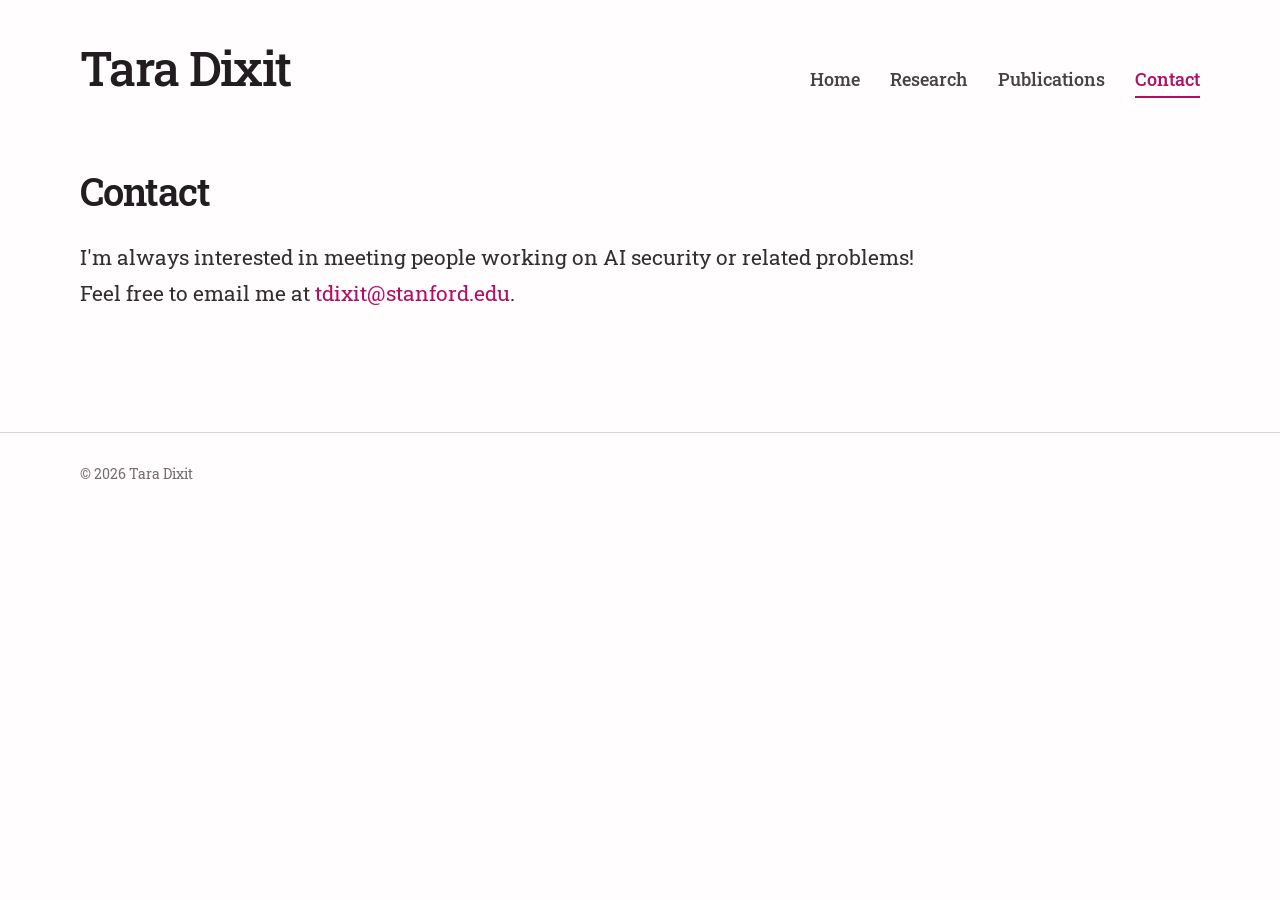
==== contact/index.html @ 33f3cab4 "Update index.html" ====
<!DOCTYPE html>
<html lang="en">

<head>
  <meta charset="UTF-8">
  <meta name="viewport" content="width=device-width, initial-scale=1.0">

  <title>Contact — Tara Dixit</title>

  <meta
    name="description"
    content="Contact Tara Dixit about AI security, empirical security, or related research."
  >

  <link rel="canonical" href="https://taradixit.com/contact/">
  <meta name="theme-color" content="#b30d65">

  <link rel="stylesheet" href="/style.css?v=32">
</head>


<body>

  <header class="site-header">

    <div class="site-shell header-row">

      <a class="site-title" href="/">
        Tara Dixit
      </a>


      <nav class="main-nav">

        <a href="/">Home</a>
        <a href="/research/">Research</a>
        <a href="/publications/">Publications</a>
        <a href="/contact/" aria-current="page">Contact</a>

      </nav>

    </div>

  </header>



  <main>

    <section class="contact-main">

      <div class="site-shell">

        <h1 class="page-title">
          Contact
        </h1>


        <p class="contact-copy">
          I'm always interested in meeting people working on AI security or
          related problems! Feel free to email me at
          <a href="mailto:tdixit@stanford.edu">tdixit@stanford.edu</a>.
        </p>

      </div>

    </section>

  </main>



  <footer class="site-footer">

    <div class="site-shell">
      © 2026 Tara Dixit
    </div>

  </footer>


</body>

</html>
---- style.css ----
@import url("https://fonts.googleapis.com/css2?family=Roboto+Slab:wght@400;500;600;700&display=swap");


:root {
  --background: #fffdfd;
  --surface: #fff7fb;
  --surface-strong: #f8e6ef;

  --text: #332e32;
  --heading: #211d20;
  --muted: #746d72;

  --border: #ddd4d9;
  --border-dark: #aea5aa;

  --magenta: #b30d65;
  --magenta-dark: #830849;

  --page-width: 1120px;
}


/* =========================================================
   BASE
   ========================================================= */

* {
  box-sizing: border-box;
}


html {
  scroll-behavior: smooth;
}


body {
  margin: 0;

  background: var(--background);
  color: var(--text);

  font-family:
    "Roboto Slab",
    Georgia,
    serif;

  font-size: 19px;
  line-height: 1.78;

  -webkit-font-smoothing: antialiased;
}


::selection {
  background: var(--surface-strong);
  color: var(--heading);
}


.site-shell {
  width: calc(100% - 80px);
  max-width: var(--page-width);

  margin-left: auto;
  margin-right: auto;
}


a {
  color: var(--magenta);

  text-decoration: none;
}


a:hover {
  color: var(--magenta-dark);
}



/* =========================================================
   HEADER
   ========================================================= */

.site-header {
  padding-top: 42px;
}


.header-row {
  display: flex;
  align-items: baseline;
  justify-content: space-between;

  gap: 42px;
}


.site-title {
  color: var(--heading);

  font-size: 48px;
  line-height: 1.1;

  font-weight: 500;
  letter-spacing: -0.035em;
}


.site-title:hover {
  color: var(--heading);
}



/* =========================================================
   NAVIGATION
   ========================================================= */

.main-nav {
  display: flex;
  flex-wrap: wrap;

  gap: 30px;
}


.main-nav a {
  padding-bottom: 4px;

  border-bottom: 2px solid transparent;

  color: #484247;

  font-size: 18px;
  line-height: 1.4;

  font-weight: 500;
}


.main-nav a:hover,
.main-nav a[aria-current="page"] {
  color: var(--magenta);

  border-bottom-color: var(--magenta);
}



/* =========================================================
   HOME INTRO
   ========================================================= */

.home-hero {
  padding: 70px 0 62px;

  border-bottom: 1px solid var(--border);
}


.home-intro {
  max-width: 950px;

  margin: 0;

  color: var(--heading);

  font-size: 23px;
  line-height: 1.7;

  font-weight: 400;
}


.profile-links {
  display: flex;
  flex-wrap: wrap;

  gap: 12px;

  margin-top: 28px;

  font-size: 19px;
  line-height: 1.5;

  font-weight: 500;
}


.profile-links span {
  color: var(--border-dark);
}



/* =========================================================
   HOME RESULTS
   ========================================================= */

.home-section {
  padding: 60px 0;

  border-bottom: 1px solid var(--border);
}


.home-section-title {
  margin: 0;

  color: var(--heading);

  font-size: 36px;
  line-height: 1.25;

  font-weight: 600;
  letter-spacing: -0.025em;
}


.result-grid {
  display: grid;

  grid-template-columns:
    repeat(3, minmax(0, 1fr));

  gap: 24px;

  margin-top: 34px;
}


.result-card {
  min-height: 270px;

  padding: 25px;

  background: var(--surface);

  border-top: 3px solid var(--magenta);
  border-bottom: 1px solid var(--border);
}


.result-project {
  margin: 0 0 11px;

  color: var(--magenta);

  font-size: 16px;
  line-height: 1.45;

  font-weight: 600;
}


.result-card h2 {
  margin: 0;

  color: var(--heading);

  font-size: 21px;
  line-height: 1.5;

  font-weight: 600;
}


.result-card > p:last-of-type {
  margin: 14px 0 0;

  color: var(--muted);

  font-size: 16.5px;
  line-height: 1.65;
}



/* =========================================================
   MINI EMBER FIGURE
   ========================================================= */

.mini-figure {
  margin-top: 20px;
  padding-top: 16px;

  border-top: 1px solid var(--border);
}


.figure-row {
  display: grid;

  grid-template-columns:
    105px
    1fr
    60px;

  gap: 11px;

  align-items: center;

  margin-top: 9px;

  font-size: 14px;
  line-height: 1.3;
}


.figure-track {
  height: 9px;

  overflow: hidden;

  background: #eee6ea;
}


.figure-bar {
  height: 100%;

  background: var(--magenta);
}


.figure-overall {
  width: 4px;
}


.figure-family {
  width: 60.2%;
}


.section-link {
  margin: 29px 0 0;
}


.section-link a,
.artifact-links a {
  display: inline-block;

  padding-bottom: 2px;

  border-bottom: 1px solid var(--magenta);

  font-weight: 500;
}



/* =========================================================
   INTERIOR PAGE HEADER
   ========================================================= */

.page-hero {
  padding: 65px 0 47px;

  border-bottom: 1px solid var(--border);
}


.page-title {
  margin: 0;

  color: var(--heading);

  font-size: 38px;
  line-height: 1.25;

  font-weight: 600;
  letter-spacing: -0.025em;
}



/* =========================================================
   RESEARCH PAGE
   ========================================================= */

.research-list {
  padding: 56px 0 12px;
}


.research-entry {
  display: grid;

  grid-template-columns:
    minmax(270px, 0.72fr)
    minmax(0, 1.28fr);

  gap: 55px;

  padding-bottom: 47px;
  margin-bottom: 47px;

  border-bottom: 1px dashed var(--border-dark);
}


.research-entry:last-child {
  margin-bottom: 0;

  border-bottom: 0;
}


.research-entry h2 {
  margin: 0 0 11px;

  color: var(--heading);

  font-size: 27px;
  line-height: 1.4;

  font-weight: 600;
}


.project-meta {
  margin: 0;

  color: var(--magenta);

  font-size: 17px;
  line-height: 1.5;

  font-weight: 600;
}


.research-body > p {
  margin: 0;

  font-size: 19px;
  line-height: 1.8;
}



/* =========================================================
   QUESTION / RESULT BOXES
   ========================================================= */

.signal-box {
  position: relative;

  margin-top: 23px;
  padding: 20px 22px 20px 26px;

  background: var(--surface);

  border-left: 3px solid var(--magenta);
}


.signal-box::before,
.signal-box::after {
  content: "";

  position: absolute;

  left: -3px;

  width: 14px;
  height: 3px;

  background: var(--magenta);
}


.signal-box::before {
  top: 0;
}


.signal-box::after {
  bottom: 0;
}


.signal-row + .signal-row {
  margin-top: 17px;
}


.signal-label {
  display: block;

  margin-bottom: 4px;

  color: var(--magenta);

  font-size: 16px;
  line-height: 1.4;

  font-weight: 600;
}


.signal-text {
  display: block;

  color: var(--heading);

  font-size: 17.5px;
  line-height: 1.6;

  font-weight: 500;
}



/* =========================================================
   PUBLICATIONS
   ========================================================= */

.publication-list {
  padding: 54px 0 14px;
}


.publication-item {
  padding-bottom: 35px;
  margin-bottom: 35px;

  border-bottom: 1px dashed var(--border-dark);
}


.publication-item:last-child {
  margin-bottom: 0;
}


.publication-item h2 {
  margin: 0 0 8px;

  color: var(--heading);

  font-size: 26px;
  line-height: 1.42;

  font-weight: 600;
}


.publication-meta {
  margin: 0 0 13px;

  color: var(--magenta);

  font-size: 17px;
  line-height: 1.5;

  font-weight: 600;
}


.publication-item > p:not(.publication-meta) {
  max-width: 930px;

  margin: 0;

  font-size: 18.5px;
  line-height: 1.78;
}


.artifact-links {
  display: flex;
  flex-wrap: wrap;

  gap: 17px;

  margin-top: 17px;

  font-size: 17px;
}



/* =========================================================
   CONTACT
   ========================================================= */

.contact-main {
  padding: 70px 0 120px;
}


.contact-copy {
  max-width: 850px;

  margin: 23px 0 0;

  font-size: 21px;
  line-height: 1.75;
}



/* =========================================================
   FOOTER
   ========================================================= */

.site-footer {
  padding: 29px 0 44px;

  border-top: 1px solid var(--border);

  color: var(--muted);

  font-size: 14px;
}



/* =========================================================
   SUBTLE INTERACTION
   ========================================================= */

@media (prefers-reduced-motion: no-preference) {

  .research-entry h2,
  .result-card {
    transition:
      color 0.14s ease,
      transform 0.14s ease;
  }


  .research-entry:hover h2 {
    color: var(--magenta);

    transform: translateX(2px);
  }


  .result-card:hover {
    transform: translateY(-2px);
  }

}



/* =========================================================
   MOBILE
   ========================================================= */

@media (max-width: 850px) {

  .site-shell {
    width: calc(100% - 42px);
  }


  .site-header {
    padding-top: 28px;
  }


  .header-row {
    align-items: flex-start;
    flex-direction: column;

    gap: 25px;
  }


  .site-title {
    font-size: 41px;
  }


  .main-nav {
    gap: 21px;
  }


  .main-nav a {
    font-size: 17px;
  }


  .home-hero {
    padding: 48px 0 46px;
  }


  .home-intro {
    font-size: 20px;
  }


  .profile-links {
    font-size: 17px;
  }


  .result-grid {
    grid-template-columns: 1fr;
  }


  .result-card {
    min-height: 0;
  }


  .page-hero {
    padding: 47px 0 38px;
  }


  .page-title,
  .home-section-title {
    font-size: 31px;
  }


  .research-entry {
    grid-template-columns: 1fr;

    gap: 19px;

    padding-bottom: 36px;
    margin-bottom: 36px;
  }


  .research-entry h2 {
    font-size: 24px;
  }


  .research-body > p {
    font-size: 18px;
  }


  .publication-item h2 {
    font-size: 23px;
  }


  .publication-item > p:not(.publication-meta) {
    font-size: 18px;
  }


  .contact-main {
    padding: 52px 0 90px;
  }


  .contact-copy {
    font-size: 19px;
  }

}
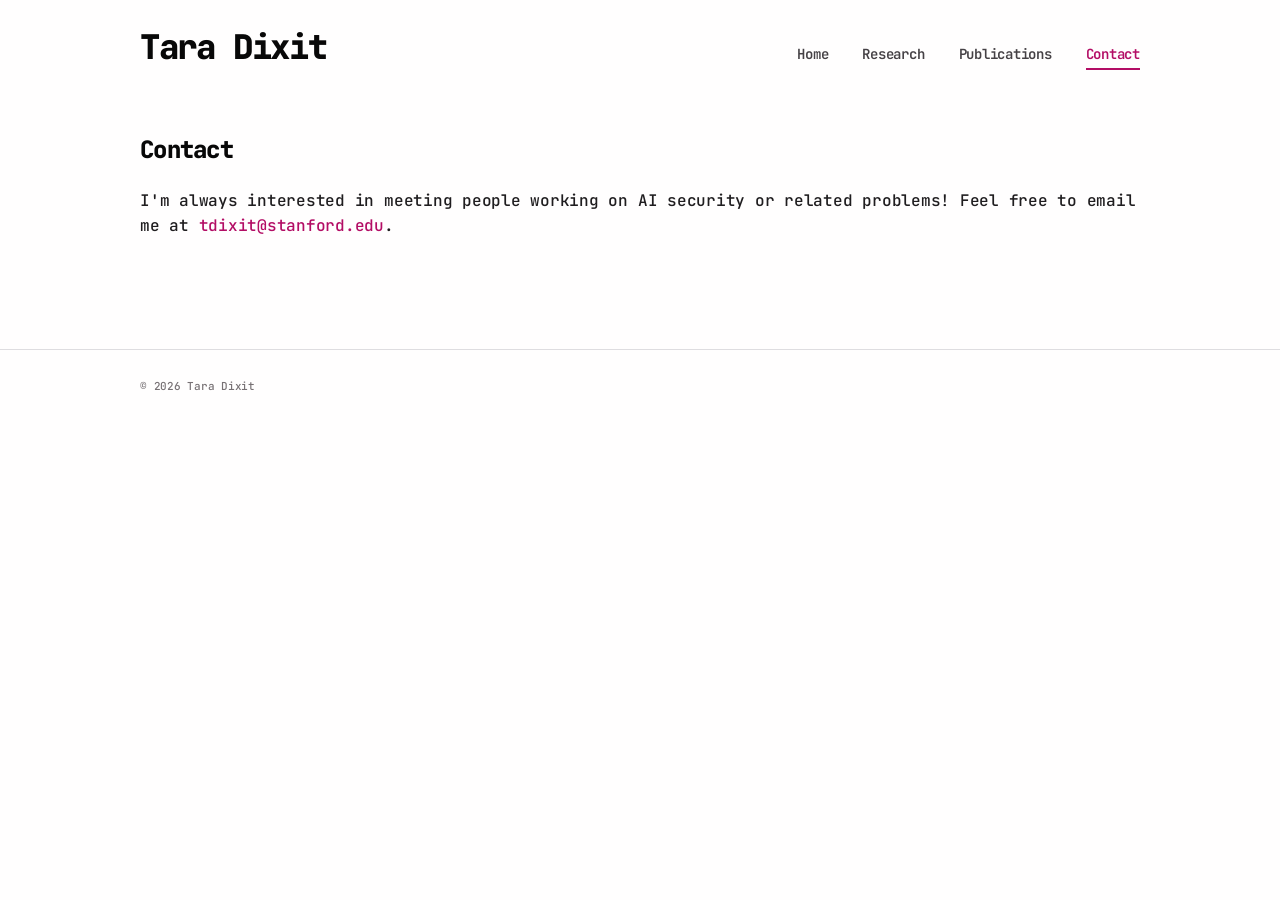
==== commit 5eea865f: "Add favicon" ====
--- a/contact/index.html
+++ b/contact/index.html
@@ -1,84 +1,53 @@
 <!DOCTYPE html>
 <html lang="en">
-
 <head>
   <meta charset="UTF-8">
   <meta name="viewport" content="width=device-width, initial-scale=1.0">
-
   <title>Contact — Tara Dixit</title>
-
   <meta
     name="description"
     content="Contact Tara Dixit about AI security, empirical security, or related research."
   >
-
   <link rel="canonical" href="https://taradixit.com/contact/">
   <meta name="theme-color" content="#b30d65">
+  <link rel="stylesheet" href="/style.css?v=32">
 
-  <link rel="stylesheet" href="/style.css?v=32">
+  <link rel="icon" href="/assets/favicon.ico" sizes="any">
+  <link rel="icon" type="image/png" sizes="32x32" href="/assets/favicon-32x32.png">
+  <link rel="apple-touch-icon" href="/assets/apple-touch-icon.png">
 </head>
-
-
 <body>
-
   <header class="site-header">
-
     <div class="site-shell header-row">
-
       <a class="site-title" href="/">
         Tara Dixit
       </a>
-
-
       <nav class="main-nav">
-
         <a href="/">Home</a>
         <a href="/research/">Research</a>
         <a href="/publications/">Publications</a>
         <a href="/contact/" aria-current="page">Contact</a>
-
       </nav>
-
     </div>
-
   </header>
-
-
-
   <main>
-
     <section class="contact-main">
-
       <div class="site-shell">
-
         <h1 class="page-title">
           Contact
         </h1>
-
-
         <p class="contact-copy">
           I'm always interested in meeting people working on AI security or
           related problems! Feel free to email me at
           <a href="mailto:tdixit@stanford.edu">tdixit@stanford.edu</a>.
         </p>
-
       </div>
-
     </section>
-
   </main>
-
-
-
   <footer class="site-footer">
-
     <div class="site-shell">
       © 2026 Tara Dixit
     </div>
-
   </footer>
-
-
 </body>
-
 </html>
--- a/style.css
+++ b/style.css
@@ -1,22 +1,19 @@
-@import url("https://fonts.googleapis.com/css2?family=Roboto+Slab:wght@400;500;600;700&display=swap");
+@import url("https://fonts.googleapis.com/css2?family=JetBrains+Mono:wght@400;500;600;700;800&display=swap");
 
 
 :root {
-  --background: #fffdfd;
-  --surface: #fff7fb;
-  --surface-strong: #f8e6ef;
-
-  --text: #332e32;
-  --heading: #211d20;
-  --muted: #746d72;
-
-  --border: #ddd4d9;
-  --border-dark: #aea5aa;
+  --background: #fffefe;
+  --surface: #fff9fc;
+
+  --text: #1f1d1f;
+  --heading: #080808;
+  --muted: #777174;
+
+  --border: #dedde0;
+  --border-dark: #aaa6a9;
 
   --magenta: #b30d65;
-  --magenta-dark: #830849;
-
-  --page-width: 1120px;
+  --magenta-dark: #85094c;
 }
 
 
@@ -41,26 +38,34 @@
   color: var(--text);
 
   font-family:
-    "Roboto Slab",
-    Georgia,
-    serif;
-
-  font-size: 19px;
-  line-height: 1.78;
+    "JetBrains Mono",
+    monospace;
+
+  font-size: 16px;
+  line-height: 1.55;
+
+  font-weight: 500;
+  letter-spacing: -0.015em;
 
   -webkit-font-smoothing: antialiased;
+  text-rendering: optimizeLegibility;
 }
 
 
 ::selection {
-  background: var(--surface-strong);
-  color: var(--heading);
-}
-
+  background: #f5ddea;
+  color: var(--heading);
+}
+
+
+/*
+   Adam's site uses almost the full available width rather than
+   putting everything inside a narrow centered column.
+*/
 
 .site-shell {
-  width: calc(100% - 80px);
-  max-width: var(--page-width);
+  width: calc(100% - 48px);
+  max-width: 1000px;
 
   margin-left: auto;
   margin-right: auto;
@@ -85,7 +90,7 @@
    ========================================================= */
 
 .site-header {
-  padding-top: 42px;
+  padding-top: 30px;
 }
 
 
@@ -94,18 +99,19 @@
   align-items: baseline;
   justify-content: space-between;
 
-  gap: 42px;
+  gap: 40px;
 }
 
 
 .site-title {
   color: var(--heading);
 
-  font-size: 48px;
-  line-height: 1.1;
-
-  font-weight: 500;
-  letter-spacing: -0.035em;
+  font-size: 34px;
+  line-height: 1;
+
+  font-weight: 800;
+
+  letter-spacing: -0.04em;
 }
 
 
@@ -123,21 +129,21 @@
   display: flex;
   flex-wrap: wrap;
 
-  gap: 30px;
+  gap: 34px;
 }
 
 
 .main-nav a {
-  padding-bottom: 4px;
+  padding-bottom: 5px;
 
   border-bottom: 2px solid transparent;
 
-  color: #484247;
-
-  font-size: 18px;
-  line-height: 1.4;
-
-  font-weight: 500;
+  color: #454145;
+
+  font-size: 14px;
+  line-height: 1.3;
+
+  font-weight: 600;
 }
 
 
@@ -155,23 +161,23 @@
    ========================================================= */
 
 .home-hero {
-  padding: 70px 0 62px;
+  padding: 68px 0 62px;
 
   border-bottom: 1px solid var(--border);
 }
 
 
 .home-intro {
-  max-width: 950px;
+  max-width: 1350px;
 
   margin: 0;
 
   color: var(--heading);
 
-  font-size: 23px;
-  line-height: 1.7;
-
-  font-weight: 400;
+  font-size: 16px;
+  line-height: 1.55;
+
+  font-weight: 500;
 }
 
 
@@ -181,27 +187,27 @@
 
   gap: 12px;
 
-  margin-top: 28px;
-
-  font-size: 19px;
-  line-height: 1.5;
-
-  font-weight: 500;
+  margin-top: 34px;
+
+  font-size: 14px;
+  line-height: 1.4;
+
+  font-weight: 600;
 }
 
 
 .profile-links span {
-  color: var(--border-dark);
-}
-
-
-
-/* =========================================================
-   HOME RESULTS
+  color: #aaa5a8;
+}
+
+
+
+/* =========================================================
+   SELECTED RESULTS
    ========================================================= */
 
 .home-section {
-  padding: 60px 0;
+  padding: 66px 0 70px;
 
   border-bottom: 1px solid var(--border);
 }
@@ -212,11 +218,12 @@
 
   color: var(--heading);
 
-  font-size: 36px;
-  line-height: 1.25;
-
-  font-weight: 600;
-  letter-spacing: -0.025em;
+  font-size: 24px;
+  line-height: 1.15;
+
+  font-weight: 800;
+
+  letter-spacing: -0.03em;
 }
 
 
@@ -226,33 +233,38 @@
   grid-template-columns:
     repeat(3, minmax(0, 1fr));
 
-  gap: 24px;
-
-  margin-top: 34px;
-}
-
+  gap: 18px;
+
+  margin-top: 40px;
+}
+
+
+
+/* =========================================================
+   RESULT CARDS
+   ========================================================= */
 
 .result-card {
-  min-height: 270px;
-
-  padding: 25px;
+  min-height: 275px;
+
+  padding: 36px;
 
   background: var(--surface);
 
+  border: 1px solid var(--border);
   border-top: 3px solid var(--magenta);
-  border-bottom: 1px solid var(--border);
 }
 
 
 .result-project {
-  margin: 0 0 11px;
+  margin: 0 0 19px;
 
   color: var(--magenta);
 
-  font-size: 16px;
-  line-height: 1.45;
-
-  font-weight: 600;
+  font-size: 13px;
+  line-height: 1.4;
+
+  font-weight: 800;
 }
 
 
@@ -261,20 +273,22 @@
 
   color: var(--heading);
 
-  font-size: 21px;
+  font-size: 16px;
   line-height: 1.5;
 
-  font-weight: 600;
+  font-weight: 800;
 }
 
 
 .result-card > p:last-of-type {
-  margin: 14px 0 0;
+  margin: 20px 0 0;
 
   color: var(--muted);
 
-  font-size: 16.5px;
-  line-height: 1.65;
+  font-size: 14px;
+  line-height: 1.6;
+
+  font-weight: 500;
 }
 
 
@@ -284,8 +298,8 @@
    ========================================================= */
 
 .mini-figure {
-  margin-top: 20px;
-  padding-top: 16px;
+  margin-top: 25px;
+  padding-top: 20px;
 
   border-top: 1px solid var(--border);
 }
@@ -295,27 +309,27 @@
   display: grid;
 
   grid-template-columns:
-    105px
-    1fr
-    60px;
-
-  gap: 11px;
+    120px
+    minmax(80px, 1fr)
+    65px;
+
+  gap: 12px;
 
   align-items: center;
 
-  margin-top: 9px;
-
-  font-size: 14px;
+  margin-top: 10px;
+
+  font-size: 11px;
   line-height: 1.3;
 }
 
 
 .figure-track {
-  height: 9px;
+  height: 8px;
 
   overflow: hidden;
 
-  background: #eee6ea;
+  background: #eee8eb;
 }
 
 
@@ -337,7 +351,7 @@
 
 
 .section-link {
-  margin: 29px 0 0;
+  margin: 32px 0 0;
 }
 
 
@@ -349,7 +363,7 @@
 
   border-bottom: 1px solid var(--magenta);
 
-  font-weight: 500;
+  font-weight: 600;
 }
 
 
@@ -359,7 +373,7 @@
    ========================================================= */
 
 .page-hero {
-  padding: 65px 0 47px;
+  padding: 66px 0 46px;
 
   border-bottom: 1px solid var(--border);
 }
@@ -370,11 +384,12 @@
 
   color: var(--heading);
 
-  font-size: 38px;
-  line-height: 1.25;
-
-  font-weight: 600;
-  letter-spacing: -0.025em;
+  font-size: 24px;
+  line-height: 1.15;
+
+  font-weight: 800;
+
+  letter-spacing: -0.03em;
 }
 
 
@@ -384,7 +399,7 @@
    ========================================================= */
 
 .research-list {
-  padding: 56px 0 12px;
+  padding: 54px 0 12px;
 }
 
 
@@ -392,13 +407,13 @@
   display: grid;
 
   grid-template-columns:
-    minmax(270px, 0.72fr)
-    minmax(0, 1.28fr);
-
-  gap: 55px;
-
-  padding-bottom: 47px;
-  margin-bottom: 47px;
+    minmax(280px, 0.7fr)
+    minmax(0, 1.3fr);
+
+  gap: 48px;
+
+  padding-bottom: 44px;
+  margin-bottom: 44px;
 
   border-bottom: 1px dashed var(--border-dark);
 }
@@ -412,15 +427,23 @@
 
 
 .research-entry h2 {
-  margin: 0 0 11px;
-
-  color: var(--heading);
-
-  font-size: 27px;
+  margin: 0 0 12px;
+
+  color: var(--heading);
+
+  font-size: 17px;
   line-height: 1.4;
 
-  font-weight: 600;
-}
+  font-weight: 800;
+
+  letter-spacing: -0.025em;
+}
+
+
+/*
+   Research titles intentionally do not change color
+   or move when hovered.
+*/
 
 
 .project-meta {
@@ -428,31 +451,36 @@
 
   color: var(--magenta);
 
-  font-size: 17px;
-  line-height: 1.5;
-
-  font-weight: 600;
+  font-size: 13px;
+  line-height: 1.45;
+
+  font-weight: 700;
 }
 
 
 .research-body > p {
   margin: 0;
 
-  font-size: 19px;
-  line-height: 1.8;
-}
-
-
-
-/* =========================================================
-   QUESTION / RESULT BOXES
+  color: var(--text);
+
+  font-size: 15px;
+  line-height: 1.6;
+
+  font-weight: 500;
+}
+
+
+
+/* =========================================================
+   QUESTION / RESULT BOX
    ========================================================= */
 
 .signal-box {
   position: relative;
 
-  margin-top: 23px;
-  padding: 20px 22px 20px 26px;
+  margin-top: 24px;
+
+  padding: 23px 25px 23px 27px;
 
   background: var(--surface);
 
@@ -468,7 +496,7 @@
 
   left: -3px;
 
-  width: 14px;
+  width: 13px;
   height: 3px;
 
   background: var(--magenta);
@@ -486,21 +514,21 @@
 
 
 .signal-row + .signal-row {
-  margin-top: 17px;
+  margin-top: 18px;
 }
 
 
 .signal-label {
   display: block;
 
-  margin-bottom: 4px;
+  margin-bottom: 6px;
 
   color: var(--magenta);
 
-  font-size: 16px;
-  line-height: 1.4;
-
-  font-weight: 600;
+  font-size: 12px;
+  line-height: 1.3;
+
+  font-weight: 800;
 }
 
 
@@ -509,10 +537,10 @@
 
   color: var(--heading);
 
-  font-size: 17.5px;
-  line-height: 1.6;
-
-  font-weight: 500;
+  font-size: 14px;
+  line-height: 1.5;
+
+  font-weight: 700;
 }
 
 
@@ -522,13 +550,13 @@
    ========================================================= */
 
 .publication-list {
-  padding: 54px 0 14px;
+  padding: 54px 0 12px;
 }
 
 
 .publication-item {
-  padding-bottom: 35px;
-  margin-bottom: 35px;
+  padding-bottom: 37px;
+  margin-bottom: 37px;
 
   border-bottom: 1px dashed var(--border-dark);
 }
@@ -540,36 +568,42 @@
 
 
 .publication-item h2 {
-  margin: 0 0 8px;
-
-  color: var(--heading);
-
-  font-size: 26px;
-  line-height: 1.42;
-
-  font-weight: 600;
+  margin: 0 0 10px;
+
+  color: var(--heading);
+
+  font-size: 17px;
+  line-height: 1.4;
+
+  font-weight: 800;
+
+  letter-spacing: -0.025em;
 }
 
 
 .publication-meta {
-  margin: 0 0 13px;
+  margin: 0 0 15px;
 
   color: var(--magenta);
 
-  font-size: 17px;
-  line-height: 1.5;
-
-  font-weight: 600;
+  font-size: 13px;
+  line-height: 1.45;
+
+  font-weight: 700;
 }
 
 
 .publication-item > p:not(.publication-meta) {
-  max-width: 930px;
+  max-width: 1200px;
 
   margin: 0;
 
-  font-size: 18.5px;
-  line-height: 1.78;
+  color: var(--text);
+
+  font-size: 15px;
+  line-height: 1.6;
+
+  font-weight: 500;
 }
 
 
@@ -579,9 +613,9 @@
 
   gap: 17px;
 
-  margin-top: 17px;
-
-  font-size: 17px;
+  margin-top: 18px;
+
+  font-size: 14px;
 }
 
 
@@ -591,17 +625,21 @@
    ========================================================= */
 
 .contact-main {
-  padding: 70px 0 120px;
+  padding: 66px 0 110px;
 }
 
 
 .contact-copy {
-  max-width: 850px;
-
-  margin: 23px 0 0;
-
-  font-size: 21px;
-  line-height: 1.75;
+  max-width: 1100px;
+
+  margin: 24px 0 0;
+
+  color: var(--text);
+
+  font-size: 16px;
+  line-height: 1.6;
+
+  font-weight: 500;
 }
 
 
@@ -611,40 +649,35 @@
    ========================================================= */
 
 .site-footer {
-  padding: 29px 0 44px;
+  padding: 28px 0 40px;
 
   border-top: 1px solid var(--border);
 
   color: var(--muted);
 
-  font-size: 14px;
-}
-
-
-
-/* =========================================================
-   SUBTLE INTERACTION
+  font-size: 11px;
+}
+
+
+
+/* =========================================================
+   HOME CARD INTERACTION
    ========================================================= */
 
 @media (prefers-reduced-motion: no-preference) {
 
-  .research-entry h2,
   .result-card {
     transition:
-      color 0.14s ease,
-      transform 0.14s ease;
-  }
-
-
-  .research-entry:hover h2 {
-    color: var(--magenta);
-
-    transform: translateX(2px);
+      transform 0.13s ease,
+      border-color 0.13s ease;
   }
 
 
   .result-card:hover {
     transform: translateY(-2px);
+
+    border-color: #ccc8cb;
+    border-top-color: var(--magenta);
   }
 
 }
@@ -658,12 +691,12 @@
 @media (max-width: 850px) {
 
   .site-shell {
-    width: calc(100% - 42px);
+    width: calc(100% - 28px);
   }
 
 
   .site-header {
-    padding-top: 28px;
+    padding-top: 22px;
   }
 
 
@@ -671,37 +704,49 @@
     align-items: flex-start;
     flex-direction: column;
 
-    gap: 25px;
+    gap: 22px;
   }
 
 
   .site-title {
-    font-size: 41px;
+    font-size: 28px;
   }
 
 
   .main-nav {
-    gap: 21px;
+    gap: 19px;
   }
 
 
   .main-nav a {
-    font-size: 17px;
+    font-size: 13px;
   }
 
 
   .home-hero {
-    padding: 48px 0 46px;
+    padding: 50px 0 48px;
   }
 
 
   .home-intro {
-    font-size: 20px;
+    font-size: 15px;
+    line-height: 1.55;
   }
 
 
   .profile-links {
-    font-size: 17px;
+    font-size: 13px;
+  }
+
+
+  .home-section {
+    padding: 50px 0;
+  }
+
+
+  .home-section-title,
+  .page-title {
+    font-size: 21px;
   }
 
 
@@ -716,20 +761,14 @@
 
 
   .page-hero {
-    padding: 47px 0 38px;
-  }
-
-
-  .page-title,
-  .home-section-title {
-    font-size: 31px;
+    padding: 50px 0 38px;
   }
 
 
   .research-entry {
     grid-template-columns: 1fr;
 
-    gap: 19px;
+    gap: 17px;
 
     padding-bottom: 36px;
     margin-bottom: 36px;
@@ -737,32 +776,37 @@
 
 
   .research-entry h2 {
-    font-size: 24px;
+    font-size: 15px;
   }
 
 
   .research-body > p {
-    font-size: 18px;
+    font-size: 13px;
+  }
+
+
+  .signal-text {
+    font-size: 13px;
   }
 
 
   .publication-item h2 {
-    font-size: 23px;
+    font-size: 15px;
   }
 
 
   .publication-item > p:not(.publication-meta) {
-    font-size: 18px;
+    font-size: 13px;
   }
 
 
   .contact-main {
-    padding: 52px 0 90px;
+    padding: 52px 0 88px;
   }
 
 
   .contact-copy {
-    font-size: 19px;
-  }
-
-}
+    font-size: 14px;
+  }
+
+}
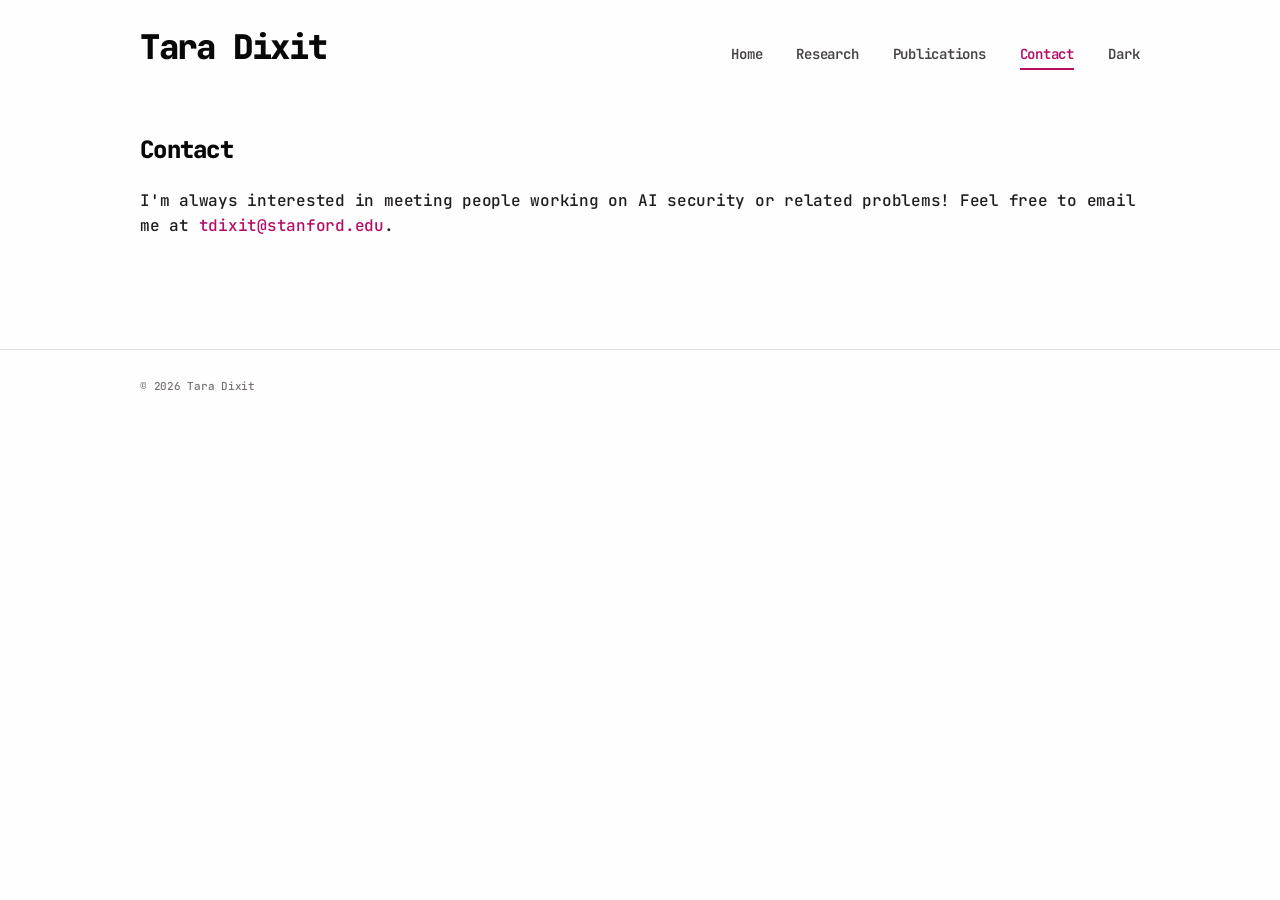
==== commit 46b2692e: "Add persistent dark mode" ====
--- a/contact/index.html
+++ b/contact/index.html
@@ -10,7 +10,8 @@
   >
   <link rel="canonical" href="https://taradixit.com/contact/">
   <meta name="theme-color" content="#b30d65">
-  <link rel="stylesheet" href="/style.css?v=32">
+  <link rel="stylesheet" href="/style.css?v=38">
+  <script src="/theme.js?v=1"></script>
 
   <link rel="icon" href="/assets/favicon.ico" sizes="any">
   <link rel="icon" type="image/png" sizes="32x32" href="/assets/favicon-32x32.png">
@@ -27,6 +28,7 @@
         <a href="/research/">Research</a>
         <a href="/publications/">Publications</a>
         <a href="/contact/" aria-current="page">Contact</a>
+        <button class="theme-toggle" type="button" data-theme-toggle aria-pressed="false">Dark</button>
       </nav>
     </div>
   </header>
--- a/style.css
+++ b/style.css
@@ -4,16 +4,52 @@
 :root {
   --background: #fffefe;
   --surface: #fff9fc;
+  --chart-surface: #fff;
+  --metric-surface: rgba(255, 255, 255, 0.82);
+  --track: #eee8eb;
+  --secondary-bar: #625a5f;
 
   --text: #1f1d1f;
   --heading: #080808;
   --muted: #777174;
+  --nav: #454145;
+  --separator: #aaa5a8;
 
   --border: #dedde0;
   --border-dark: #aaa6a9;
+  --card-hover-border: #ccc8cb;
 
   --magenta: #b30d65;
   --magenta-dark: #85094c;
+  --selection: #f5ddea;
+
+  color-scheme: light;
+}
+
+
+:root[data-theme="dark"] {
+  --background: #111012;
+  --surface: #1a171a;
+  --chart-surface: #171417;
+  --metric-surface: rgba(31, 27, 31, 0.9);
+  --track: #332d31;
+  --secondary-bar: #9b9096;
+
+  --text: #ded7db;
+  --heading: #fffafd;
+  --muted: #aaa1a6;
+  --nav: #d4ccd1;
+  --separator: #6f666b;
+
+  --border: #3c353a;
+  --border-dark: #675c62;
+  --card-hover-border: #665a61;
+
+  --magenta: #ef5da8;
+  --magenta-dark: #ff8bc4;
+  --selection: #633049;
+
+  color-scheme: dark;
 }
 
 
@@ -53,7 +89,7 @@
 
 
 ::selection {
-  background: #f5ddea;
+  background: var(--selection);
   color: var(--heading);
 }
 
@@ -138,7 +174,7 @@
 
   border-bottom: 2px solid transparent;
 
-  color: #454145;
+  color: var(--nav);
 
   font-size: 14px;
   line-height: 1.3;
@@ -155,6 +191,36 @@
 }
 
 
+.theme-toggle {
+  appearance: none;
+
+  padding: 0 0 5px;
+
+  cursor: pointer;
+  background: transparent;
+  border: 0;
+  border-bottom: 2px solid transparent;
+  color: var(--nav);
+
+  font: inherit;
+  font-size: 14px;
+  line-height: 1.3;
+  font-weight: 600;
+}
+
+
+.theme-toggle:hover {
+  color: var(--magenta);
+  border-bottom-color: var(--magenta);
+}
+
+
+.theme-toggle:focus-visible {
+  outline: 2px solid var(--magenta);
+  outline-offset: 4px;
+}
+
+
 
 /* =========================================================
    HOME INTRO
@@ -197,7 +263,7 @@
 
 
 .profile-links span {
-  color: #aaa5a8;
+  color: var(--separator);
 }
 
 
@@ -329,7 +395,7 @@
 
   overflow: hidden;
 
-  background: #eee8eb;
+  background: var(--track);
 }
 
 
@@ -470,6 +536,11 @@
 }
 
 
+.research-body > p + p {
+  margin-top: 16px;
+}
+
+
 
 /* =========================================================
    QUESTION / RESULT BOX
@@ -541,6 +612,351 @@
   line-height: 1.5;
 
   font-weight: 700;
+}
+
+
+/* =========================================================
+   CVE SIMILARITY CHART
+   ========================================================= */
+
+.similarity-chart {
+  margin: 28px 0 0;
+  padding: 24px;
+
+  background: var(--chart-surface);
+  border: 1px solid var(--border);
+}
+
+
+.similarity-chart figcaption strong,
+.similarity-chart figcaption span {
+  display: block;
+}
+
+
+.similarity-chart figcaption strong {
+  color: var(--heading);
+  font-size: 14px;
+  line-height: 1.45;
+}
+
+
+.similarity-chart figcaption span {
+  margin-top: 5px;
+
+  color: var(--muted);
+  font-size: 11px;
+  line-height: 1.5;
+}
+
+
+.chart-legend {
+  display: flex;
+  gap: 18px;
+
+  margin-top: 18px;
+
+  color: var(--muted);
+  font-size: 11px;
+}
+
+
+.chart-legend span {
+  display: flex;
+  align-items: center;
+  gap: 6px;
+}
+
+
+.chart-legend i {
+  width: 12px;
+  height: 7px;
+}
+
+
+.legend-severity,
+.severity-bar {
+  background: var(--magenta);
+}
+
+
+.legend-cwe,
+.cwe-bar {
+  background: var(--secondary-bar);
+}
+
+
+.similarity-band {
+  display: grid;
+  grid-template-columns: 120px minmax(0, 1fr);
+  gap: 16px;
+  align-items: center;
+
+  margin-top: 17px;
+}
+
+
+.band-label strong,
+.band-label span {
+  display: block;
+}
+
+
+.band-label strong {
+  color: var(--heading);
+  font-size: 11px;
+}
+
+
+.band-label span {
+  margin-top: 2px;
+
+  color: var(--muted);
+  font-size: 9px;
+  line-height: 1.35;
+}
+
+
+.bar-row {
+  display: grid;
+  grid-template-columns: minmax(0, 1fr) 46px;
+  gap: 8px;
+  align-items: center;
+}
+
+
+.bar-row + .bar-row {
+  margin-top: 5px;
+}
+
+
+.bar-track {
+  height: 8px;
+
+  overflow: hidden;
+  background: var(--track);
+}
+
+
+.bar-fill {
+  height: 100%;
+}
+
+
+.bar-row > span {
+  color: var(--heading);
+  font-size: 10px;
+  text-align: right;
+}
+
+
+.chart-note {
+  margin: 20px 0 0;
+
+  color: var(--muted);
+  font-size: 10px;
+  line-height: 1.55;
+}
+
+
+/* =========================================================
+   EMBER FAMILY CONTRAST
+   ========================================================= */
+
+.family-contrast {
+  position: relative;
+
+  margin: 28px 0 0;
+  padding: 28px;
+
+  overflow: hidden;
+  background: var(--chart-surface);
+  border: 1px solid var(--border);
+}
+
+
+.family-contrast figcaption,
+.family-contrast > * {
+  position: relative;
+  z-index: 1;
+}
+
+
+.family-contrast figcaption strong,
+.family-contrast figcaption span {
+  display: block;
+}
+
+
+.family-contrast figcaption strong {
+  color: var(--heading);
+  font-size: 16px;
+  line-height: 1.4;
+}
+
+
+.family-contrast figcaption span {
+  margin-top: 5px;
+
+  color: var(--muted);
+  font-size: 11px;
+  line-height: 1.5;
+}
+
+
+.ece-contrast {
+  display: grid;
+  grid-template-columns: minmax(0, 1fr) auto minmax(0, 1fr);
+  gap: 18px;
+  align-items: center;
+
+  margin-top: 24px;
+}
+
+
+.contrast-metric {
+  padding: 17px 18px;
+
+  background: var(--metric-surface);
+  border: 1px solid var(--border);
+}
+
+
+.contrast-value,
+.contrast-label {
+  display: block;
+}
+
+
+.contrast-value {
+  color: var(--heading);
+  font-size: 29px;
+  line-height: 1;
+  font-weight: 800;
+  letter-spacing: -0.04em;
+}
+
+
+.contrast-label {
+  margin-top: 7px;
+
+  color: var(--muted);
+  font-size: 10px;
+}
+
+
+.contrast-family {
+  border-color: rgba(193, 32, 104, 0.32);
+}
+
+
+.contrast-family .contrast-value {
+  color: var(--magenta);
+}
+
+
+.contrast-ratio {
+  min-width: 74px;
+
+  color: var(--muted);
+  text-align: center;
+}
+
+
+.contrast-ratio strong,
+.contrast-ratio span {
+  display: block;
+}
+
+
+.contrast-ratio strong {
+  color: var(--magenta);
+  font-size: 22px;
+  line-height: 1;
+  letter-spacing: -0.04em;
+}
+
+
+.contrast-ratio span {
+  margin-top: 5px;
+
+  font-size: 9px;
+  font-weight: 700;
+  text-transform: uppercase;
+  letter-spacing: 0.07em;
+}
+
+
+.failure-dials {
+  display: grid;
+  grid-template-columns: repeat(3, 1fr);
+  gap: 18px;
+
+  margin-top: 27px;
+}
+
+
+.failure-stat {
+  text-align: center;
+}
+
+
+.failure-ring {
+  --value: 0%;
+
+  position: relative;
+
+  display: grid;
+  place-items: center;
+
+  width: 92px;
+  aspect-ratio: 1;
+  margin: 0 auto;
+
+  background: conic-gradient(var(--magenta) var(--value), var(--track) 0);
+  border-radius: 50%;
+}
+
+
+.failure-ring::before {
+  position: absolute;
+  inset: 9px;
+
+  content: "";
+  background: var(--chart-surface);
+  border-radius: 50%;
+}
+
+
+.failure-ring span {
+  position: relative;
+  z-index: 1;
+
+  color: var(--heading);
+  font-size: 13px;
+  font-weight: 800;
+}
+
+
+.failure-stat > strong,
+.failure-stat > span {
+  display: block;
+}
+
+
+.failure-stat > strong {
+  margin-top: 9px;
+
+  color: var(--heading);
+  font-size: 11px;
+}
+
+
+.failure-stat > span {
+  margin-top: 2px;
+
+  color: var(--muted);
+  font-size: 9px;
 }
 
 
@@ -676,7 +1092,7 @@
   .result-card:hover {
     transform: translateY(-2px);
 
-    border-color: #ccc8cb;
+    border-color: var(--card-hover-border);
     border-top-color: var(--magenta);
   }
 
@@ -723,6 +1139,11 @@
   }
 
 
+  .theme-toggle {
+    font-size: 13px;
+  }
+
+
   .home-hero {
     padding: 50px 0 48px;
   }
@@ -790,6 +1211,35 @@
   }
 
 
+  .family-contrast {
+    padding: 20px;
+  }
+
+
+  .ece-contrast {
+    grid-template-columns: 1fr;
+    gap: 10px;
+  }
+
+
+  .contrast-ratio {
+    display: flex;
+    align-items: baseline;
+    justify-content: center;
+    gap: 7px;
+  }
+
+
+  .failure-dials {
+    gap: 8px;
+  }
+
+
+  .failure-ring {
+    width: 76px;
+  }
+
+
   .publication-item h2 {
     font-size: 15px;
   }
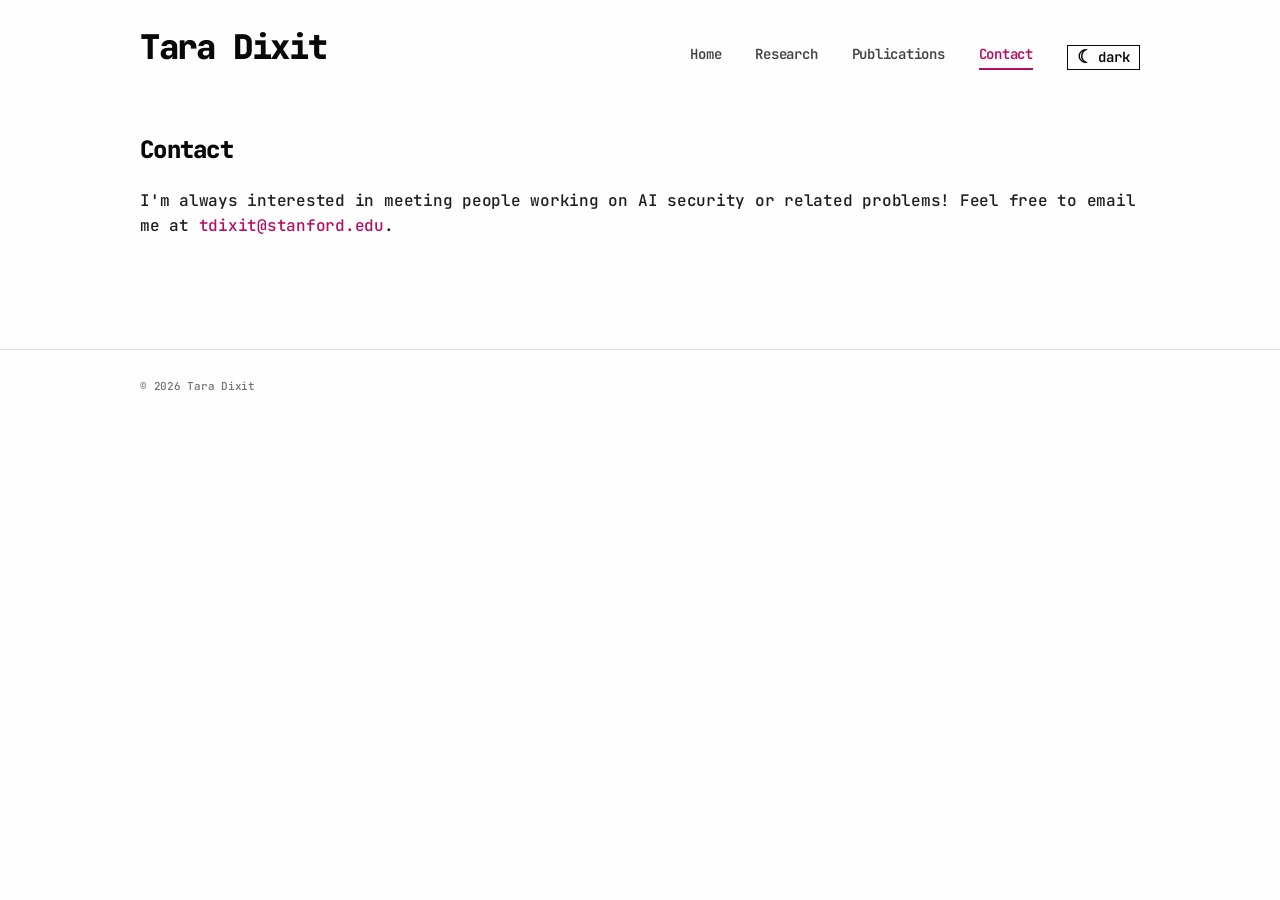
==== commit 439d04b3: "Differentiate theme toggle from navigation" ====
--- a/contact/index.html
+++ b/contact/index.html
@@ -10,8 +10,8 @@
   >
   <link rel="canonical" href="https://taradixit.com/contact/">
   <meta name="theme-color" content="#b30d65">
-  <link rel="stylesheet" href="/style.css?v=38">
-  <script src="/theme.js?v=1"></script>
+  <link rel="stylesheet" href="/style.css?v=39">
+  <script src="/theme.js?v=2"></script>
 
   <link rel="icon" href="/assets/favicon.ico" sizes="any">
   <link rel="icon" type="image/png" sizes="32x32" href="/assets/favicon-32x32.png">
@@ -28,7 +28,10 @@
         <a href="/research/">Research</a>
         <a href="/publications/">Publications</a>
         <a href="/contact/" aria-current="page">Contact</a>
-        <button class="theme-toggle" type="button" data-theme-toggle aria-pressed="false">Dark</button>
+        <button class="theme-toggle" type="button" data-theme-toggle aria-label="Switch to dark mode" aria-pressed="false">
+          <span class="theme-toggle-icon" data-theme-icon aria-hidden="true">☾</span>
+          <span data-theme-label>dark</span>
+        </button>
       </nav>
     </div>
   </header>
--- a/style.css
+++ b/style.css
@@ -164,6 +164,7 @@
 .main-nav {
   display: flex;
   flex-wrap: wrap;
+  align-items: center;
 
   gap: 34px;
 }
@@ -194,30 +195,41 @@
 .theme-toggle {
   appearance: none;
 
-  padding: 0 0 5px;
+  display: inline-flex;
+  align-items: center;
+  gap: 5px;
+
+  padding: 4px 9px 5px;
 
   cursor: pointer;
   background: transparent;
-  border: 0;
-  border-bottom: 2px solid transparent;
-  color: var(--nav);
+  border: 1px solid var(--heading);
+  color: var(--heading);
 
   font: inherit;
   font-size: 14px;
-  line-height: 1.3;
+  line-height: 1;
   font-weight: 600;
 }
 
 
 .theme-toggle:hover {
-  color: var(--magenta);
-  border-bottom-color: var(--magenta);
+  background: var(--surface);
+  color: var(--heading);
+  border-color: var(--heading);
 }
 
 
 .theme-toggle:focus-visible {
   outline: 2px solid var(--magenta);
   outline-offset: 4px;
+}
+
+
+.theme-toggle-icon {
+  font-family: Georgia, "Times New Roman", serif;
+  font-size: 18px;
+  line-height: 0.8;
 }
 
 
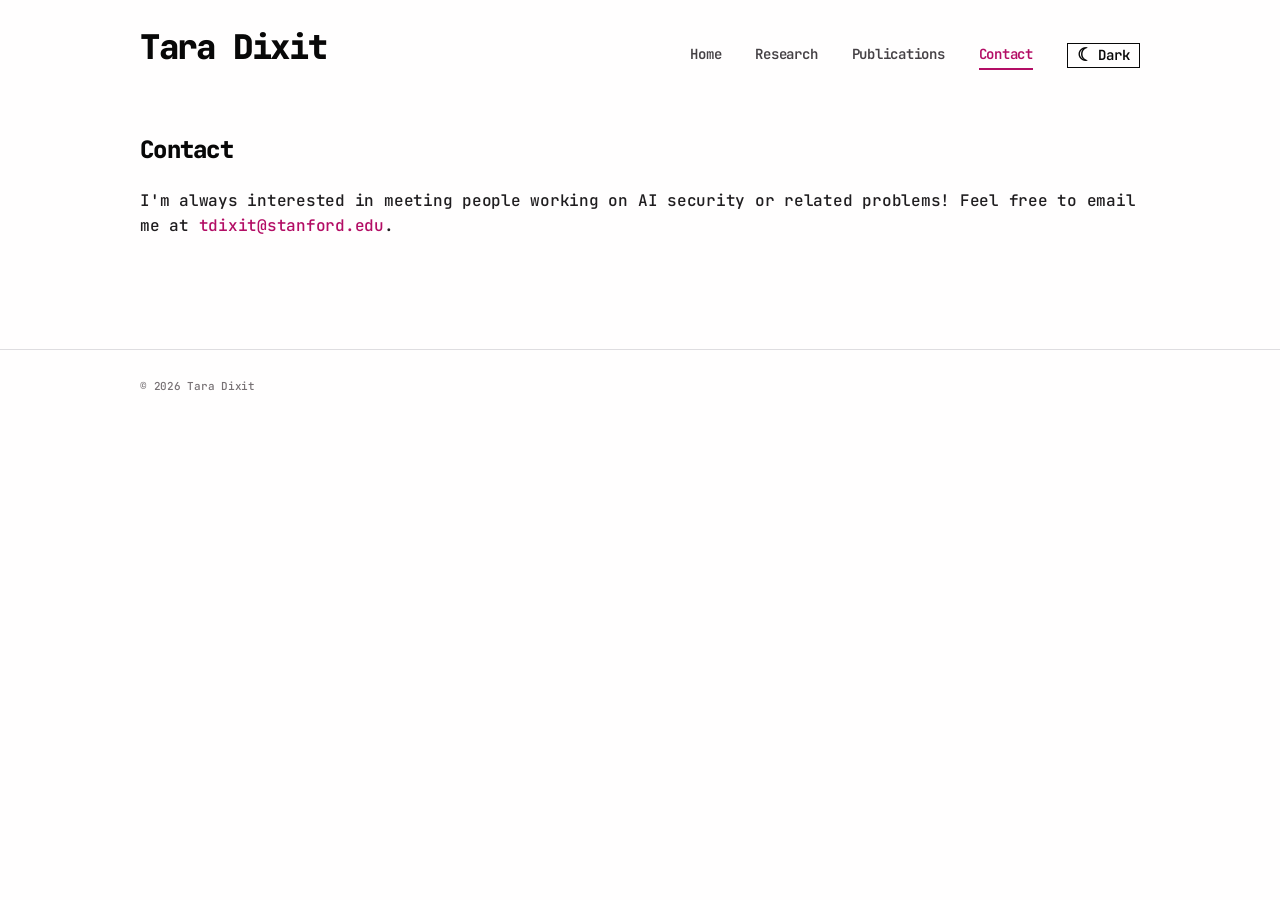
==== commit 02375b7b: "Refine theme toggle alignment" ====
--- a/contact/index.html
+++ b/contact/index.html
@@ -10,8 +10,8 @@
   >
   <link rel="canonical" href="https://taradixit.com/contact/">
   <meta name="theme-color" content="#b30d65">
-  <link rel="stylesheet" href="/style.css?v=39">
-  <script src="/theme.js?v=2"></script>
+  <link rel="stylesheet" href="/style.css?v=40">
+  <script src="/theme.js?v=3"></script>
 
   <link rel="icon" href="/assets/favicon.ico" sizes="any">
   <link rel="icon" type="image/png" sizes="32x32" href="/assets/favicon-32x32.png">
@@ -30,7 +30,7 @@
         <a href="/contact/" aria-current="page">Contact</a>
         <button class="theme-toggle" type="button" data-theme-toggle aria-label="Switch to dark mode" aria-pressed="false">
           <span class="theme-toggle-icon" data-theme-icon aria-hidden="true">☾</span>
-          <span data-theme-label>dark</span>
+          <span data-theme-label>Dark</span>
         </button>
       </nav>
     </div>
--- a/style.css
+++ b/style.css
@@ -194,6 +194,7 @@
 
 .theme-toggle {
   appearance: none;
+  transform: translateY(-2px);
 
   display: inline-flex;
   align-items: center;
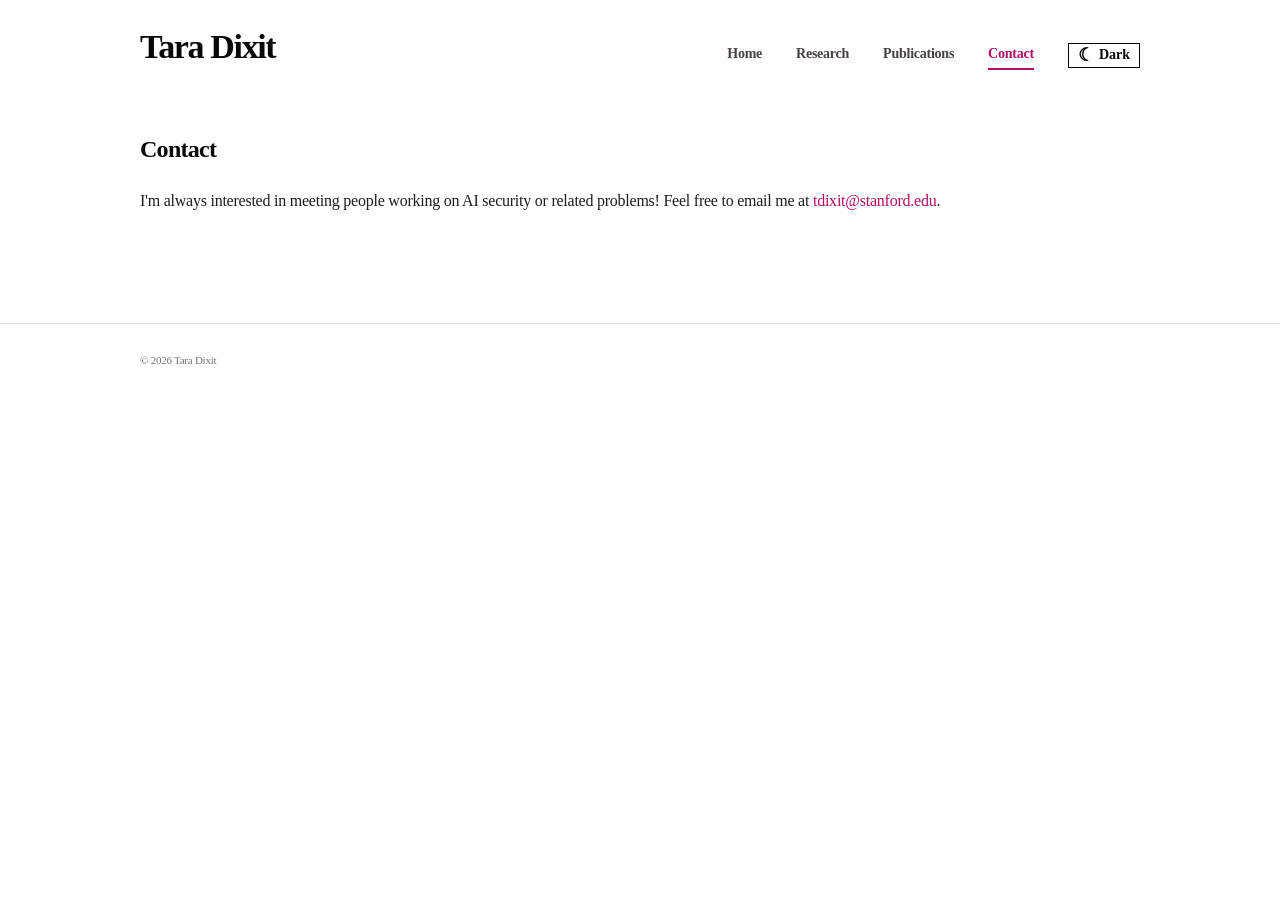
==== commit d1d7bc49: "Use Tiempos Text site-wide" ====
--- a/contact/index.html
+++ b/contact/index.html
@@ -10,7 +10,7 @@
   >
   <link rel="canonical" href="https://taradixit.com/contact/">
   <meta name="theme-color" content="#b30d65">
-  <link rel="stylesheet" href="/style.css?v=40">
+  <link rel="stylesheet" href="/style.css?v=41">
   <script src="/theme.js?v=3"></script>
 
   <link rel="icon" href="/assets/favicon.ico" sizes="any">
--- a/style.css
+++ b/style.css
@@ -1,6 +1,3 @@
-@import url("https://fonts.googleapis.com/css2?family=JetBrains+Mono:wght@400;500;600;700;800&display=swap");
-
-
 :root {
   --background: #fffefe;
   --surface: #fff9fc;
@@ -74,8 +71,11 @@
   color: var(--text);
 
   font-family:
-    "JetBrains Mono",
-    monospace;
+    "Tiempos Text",
+    Tiempos,
+    Georgia,
+    "Times New Roman",
+    serif;
 
   font-size: 16px;
   line-height: 1.55;
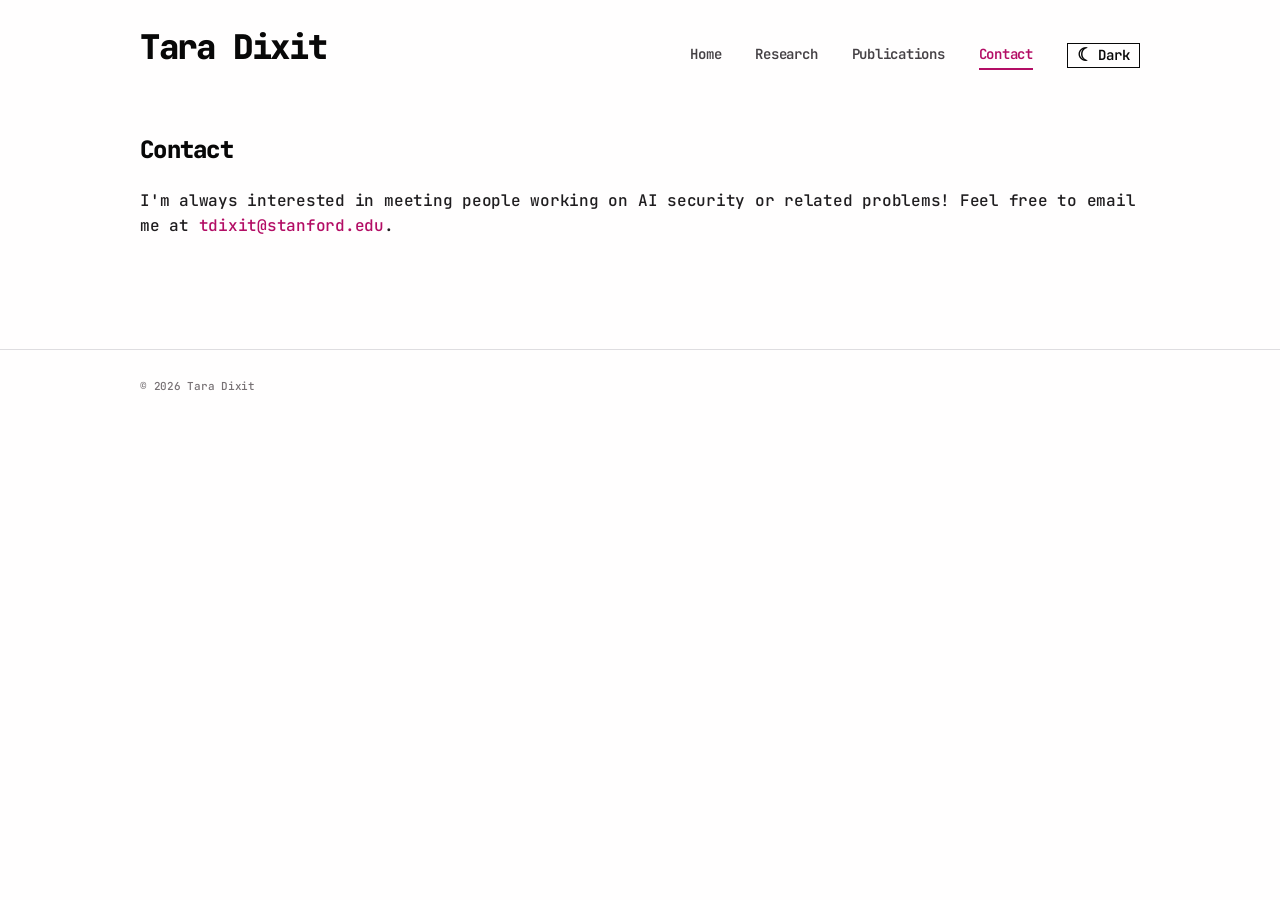
==== commit 5ea13589: "Revert "Use Tiempos Text site-wide" This reverts commit d1d7bc496344aa95ee74d1794c671d9521318f7a." ====
--- a/contact/index.html
+++ b/contact/index.html
@@ -10,7 +10,7 @@
   >
   <link rel="canonical" href="https://taradixit.com/contact/">
   <meta name="theme-color" content="#b30d65">
-  <link rel="stylesheet" href="/style.css?v=41">
+  <link rel="stylesheet" href="/style.css?v=40">
   <script src="/theme.js?v=3"></script>
 
   <link rel="icon" href="/assets/favicon.ico" sizes="any">
--- a/style.css
+++ b/style.css
@@ -1,3 +1,6 @@
+@import url("https://fonts.googleapis.com/css2?family=JetBrains+Mono:wght@400;500;600;700;800&display=swap");
+
+
 :root {
   --background: #fffefe;
   --surface: #fff9fc;
@@ -71,11 +74,8 @@
   color: var(--text);
 
   font-family:
-    "Tiempos Text",
-    Tiempos,
-    Georgia,
-    "Times New Roman",
-    serif;
+    "JetBrains Mono",
+    monospace;
 
   font-size: 16px;
   line-height: 1.55;
